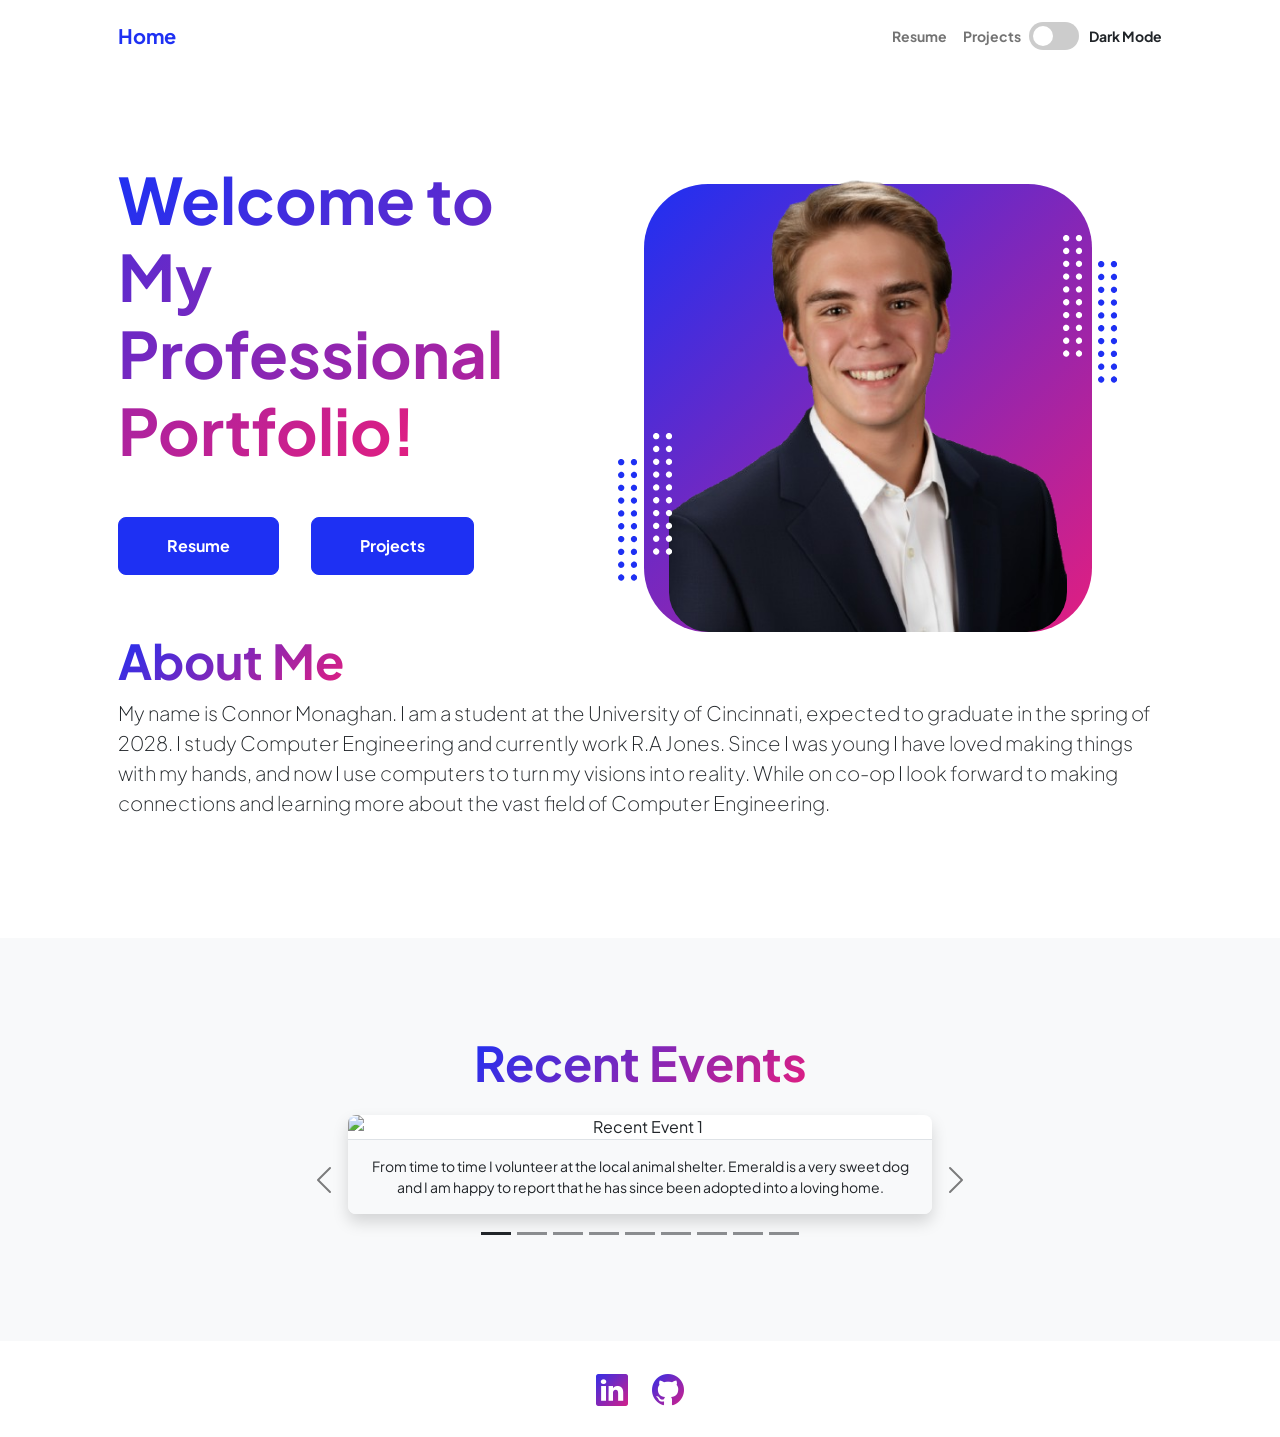
==== index.html @ 05ef7392 "removing contact page and preparing to update the footer for all pages" ====
<!DOCTYPE html>
<html lang="en">
    <head>
        <!-- Google tag (gtag.js) -->
        <script async src="https://www.googletagmanager.com/gtag/js?id=G-JKKWH4Q2RX"></script>
        <script>
          window.dataLayer = window.dataLayer || [];
          function gtag(){dataLayer.push(arguments);}
          gtag('js', new Date());

          gtag('config', 'G-JKKWH4Q2RX');
        </script>
        <meta charset="utf-8" />
        <meta name="viewport" content="width=device-width, initial-scale=1, shrink-to-fit=no" />
        <meta name="description" content="Connor Monaghan's Home Page" />
        <meta name="author" content="Connor Monaghan" />
        <title>Connor Monaghan - Home</title>
        <!-- Favicon-->
        <link rel="icon" type="image/x-icon" href="assets/favicon.ico" />
        <!-- Custom Google font-->
        <link rel="preconnect" href="https://fonts.googleapis.com" />
        <link rel="preconnect" href="https://fonts.gstatic.com" crossorigin />
        <link href="https://fonts.googleapis.com/css2?family=Plus+Jakarta+Sans:wght@100;200;300;400;500;600;700;800;900&amp;display=swap" rel="stylesheet" />
        <!-- Bootstrap icons-->
        <link href="https://cdn.jsdelivr.net/npm/bootstrap-icons@1.8.1/font/bootstrap-icons.css" rel="stylesheet" />
        <!-- Core theme CSS (includes Bootstrap)-->
        <link href="css/styles.css" rel="stylesheet" />
    </head>

    <body class="d-flex flex-column h-100">
        <main class="flex-shrink-0">
            <!-- Navigation-->
            <nav class="navbar navbar-expand-lg navbar-light bg-white py-3">
                <div class="container px-5">
                    <a class="navbar-brand" href="index.html"><span class="fw-bolder text-primary">Home</span></a>
                    <button class="navbar-toggler" type="button" data-bs-toggle="collapse" data-bs-target="#navbarSupportedContent" aria-controls="navbarSupportedContent" aria-expanded="false" aria-label="Toggle navigation"><span class="navbar-toggler-icon"></span></button>
                    <div class="collapse navbar-collapse" id="navbarSupportedContent">
                        <ul class="navbar-nav ms-auto mb-2 mb-lg-0 small fw-bolder">
                            <li class="nav-item"><a class="nav-link" href="resume.html">Resume</a></li>
                            <li class="nav-item"><a class="nav-link" href="projects.html">Projects</a></li>
                            <div class="theme-switch-wrapper">
                                <label class="switch" for="theme-toggle-checkbox">
                                    <input type="checkbox" id="theme-toggle-checkbox" />
                                    <div class="slider round"></div>
                                </label>
                                <span id="theme-text">Dark Mode</span>
                            </div>
                            
                        </ul>
                    </div>
                </div>
            </nav>
            <!-- Header-->
            <header class="py-5">
                <div class="container px-5 pb-5">
                    <div class="row gx-5 align-items-center">
                        <div class="col-lg-5">
                            <!-- Header text content-->
                            <div class="text-center text-lg-start">
                                <!--<div class="badge bg-gradient-primary-to-secondary text-white mb-4"><div class="text-uppercase">Design &middot; Development &middot; Marketing</div></div>-->
                                <div class="fs-3 fw-light text-muted"></div>
                                <h1 class="display-3 fw-bolder mb-5"><span class="text-gradient d-inline">Welcome to My Professional Portfolio!</span></h1>
                                <div class="d-grid gap-3 d-sm-flex justify-content-sm-center justify-content-lg-start mb-3">
                                    <a class="btn btn-primary btn-lg px-5 py-3 me-sm-3 fs-6 fw-bolder" href="resume.html">Resume</a>
                                    <a class="btn btn-primary btn-lg px-5 py-3 me-sm-3 fs-6 fw-bolder" href="projects.html">Projects</a>
                                </div>
                            </div>
                        </div>
                        <div class="col-lg-7">
                            <!-- Header profile picture-->
                            <div class="d-flex justify-content-center mt-5 mt-lg-0">
                                <div class="profile bg-gradient-primary-to-secondary">
                                    <!-- TIP: For best results, use a photo with a transparent background like the demo example below-->
                                    <!-- Watch a tutorial on how to do this on YouTube (link)-->
                                    <img class="profile-img" src="assets/profile.png" alt="..." />
                                    <div class="dots-1">
                                        <!-- SVG Dots-->
                                        <svg version="1.1" xmlns="http://www.w3.org/2000/svg" xmlns:xlink="http://www.w3.org/1999/xlink" x="0px" y="0px" viewBox="0 0 191.6 1215.4" style="enable-background: new 0 0 191.6 1215.4" xml:space="preserve">
                                            <g transform="translate(0.000000,1280.000000) scale(0.100000,-0.100000)">
                                                <path d="M227.7,12788.6c-105-35-200-141-222-248c-43-206,163-412,369-369c155,32,275,190,260,339c-11,105-90,213-190,262        C383.7,12801.6,289.7,12808.6,227.7,12788.6z"></path>
                                                <path d="M1507.7,12788.6c-151-50-253-216-222-362c25-119,136-230,254-255c194-41,395,142,375,339c-11,105-90,213-190,262        C1663.7,12801.6,1569.7,12808.6,1507.7,12788.6z"></path>
                                                <path d="M227.7,11508.6c-105-35-200-141-222-248c-43-206,163-412,369-369c155,32,275,190,260,339c-11,105-90,213-190,262        C383.7,11521.6,289.7,11528.6,227.7,11508.6z"></path>
                                                <path d="M1507.7,11508.6c-151-50-253-216-222-362c25-119,136-230,254-255c194-41,395,142,375,339c-11,105-90,213-190,262        C1663.7,11521.6,1569.7,11528.6,1507.7,11508.6z"></path>
                                                <path d="M227.7,10228.6c-105-35-200-141-222-248c-43-206,163-412,369-369c155,32,275,190,260,339c-11,105-90,213-190,262        C383.7,10241.6,289.7,10248.6,227.7,10228.6z"></path>
                                                <path d="M1507.7,10228.6c-105-35-200-141-222-248c-43-206,163-412,369-369c155,32,275,190,260,339c-11,105-90,213-190,262        C1663.7,10241.6,1569.7,10248.6,1507.7,10228.6z"></path>
                                                <path d="M227.7,8948.6c-105-35-200-141-222-248c-43-206,163-412,369-369c155,32,275,190,260,339c-11,105-90,213-190,262        C383.7,8961.6,289.7,8968.6,227.7,8948.6z"></path>
                                                <path d="M1507.7,8948.6c-105-35-200-141-222-248c-43-206,163-412,369-369c155,32,275,190,260,339c-11,105-90,213-190,262        C1663.7,8961.6,1569.7,8968.6,1507.7,8948.6z"></path>
                                                <path d="M227.7,7668.6c-105-35-200-141-222-248c-43-206,163-412,369-369c155,32,275,190,260,339c-11,105-90,213-190,262        C383.7,7681.6,289.7,7688.6,227.7,7668.6z"></path>
                                                <path d="M1507.7,7668.6c-105-35-200-141-222-248c-43-206,163-412,369-369c155,32,275,190,260,339c-11,105-90,213-190,262        C1663.7,7681.6,1569.7,7688.6,1507.7,7668.6z"></path>
                                                <path d="M227.7,6388.6c-105-35-200-141-222-248c-43-206,163-412,369-369c155,32,275,190,260,339c-11,105-90,213-190,262        C383.7,6401.6,289.7,6408.6,227.7,6388.6z"></path>
                                                <path d="M1507.7,6388.6c-105-35-200-141-222-248c-43-206,163-412,369-369c155,32,275,190,260,339c-11,105-90,213-190,262        C1663.7,6401.6,1569.7,6408.6,1507.7,6388.6z"></path>
                                                <path d="M227.7,5108.6c-105-35-200-141-222-248c-43-206,163-412,369-369c155,32,275,190,260,339c-11,105-90,213-190,262        C383.7,5121.6,289.7,5128.6,227.7,5108.6z"></path>
                                                <path d="M1507.7,5108.6c-105-35-200-141-222-248c-43-206,163-412,369-369c155,32,275,190,260,339c-11,105-90,213-190,262        C1663.7,5121.6,1569.7,5128.6,1507.7,5108.6z"></path>
                                                <path d="M227.7,3828.6c-105-35-200-141-222-248c-43-206,163-412,369-369c155,32,275,190,260,339c-11,105-90,213-190,262        C383.7,3841.6,289.7,3848.6,227.7,3828.6z"></path>
                                                <path d="M1507.7,3828.6c-105-35-200-141-222-248c-43-206,163-412,369-369c155,32,275,190,260,339c-11,105-90,213-190,262        C1663.7,3841.6,1569.7,3848.6,1507.7,3828.6z"></path>
                                                <path d="M227.7,2548.6c-105-35-200-141-222-248c-43-206,163-412,369-369c155,32,275,190,260,339c-11,105-90,213-190,262        C383.7,2561.6,289.7,2568.6,227.7,2548.6z"></path>
                                                <path d="M1507.7,2548.6c-105-35-200-141-222-248c-43-206,163-412,369-369c155,32,275,190,260,339c-11,105-90,213-190,262        C1663.7,2561.6,1569.7,2568.6,1507.7,2548.6z"></path>
                                                <path d="M227.7,1268.6c-105-35-200-141-222-248c-43-206,163-412,369-369c155,32,275,190,260,339c-11,105-90,213-190,262        C383.7,1281.6,289.7,1288.6,227.7,1268.6z"></path>
                                                <path d="M1507.7,1268.6c-105-35-200-141-222-248c-43-206,163-412,369-369c155,32,275,190,260,339c-11,105-90,213-190,262        C1663.7,1281.6,1569.7,1288.6,1507.7,1268.6z"></path>
                                            </g>
                                        </svg>
                                        <!-- END of SVG dots-->
                                    </div>
                                    <div class="dots-2">
                                        <!-- SVG Dots-->
                                        <svg version="1.1" xmlns="http://www.w3.org/2000/svg" xmlns:xlink="http://www.w3.org/1999/xlink" x="0px" y="0px" viewBox="0 0 191.6 1215.4" style="enable-background: new 0 0 191.6 1215.4" xml:space="preserve">
                                            <g transform="translate(0.000000,1280.000000) scale(0.100000,-0.100000)">
                                                <path d="M227.7,12788.6c-105-35-200-141-222-248c-43-206,163-412,369-369c155,32,275,190,260,339c-11,105-90,213-190,262        C383.7,12801.6,289.7,12808.6,227.7,12788.6z"></path>
                                                <path d="M1507.7,12788.6c-151-50-253-216-222-362c25-119,136-230,254-255c194-41,395,142,375,339c-11,105-90,213-190,262        C1663.7,12801.6,1569.7,12808.6,1507.7,12788.6z"></path>
                                                <path d="M227.7,11508.6c-105-35-200-141-222-248c-43-206,163-412,369-369c155,32,275,190,260,339c-11,105-90,213-190,262        C383.7,11521.6,289.7,11528.6,227.7,11508.6z"></path>
                                                <path d="M1507.7,11508.6c-151-50-253-216-222-362c25-119,136-230,254-255c194-41,395,142,375,339c-11,105-90,213-190,262        C1663.7,11521.6,1569.7,11528.6,1507.7,11508.6z"></path>
                                                <path d="M227.7,10228.6c-105-35-200-141-222-248c-43-206,163-412,369-369c155,32,275,190,260,339c-11,105-90,213-190,262        C383.7,10241.6,289.7,10248.6,227.7,10228.6z"></path>
                                                <path d="M1507.7,10228.6c-105-35-200-141-222-248c-43-206,163-412,369-369c155,32,275,190,260,339c-11,105-90,213-190,262        C1663.7,10241.6,1569.7,10248.6,1507.7,10228.6z"></path>
                                                <path d="M227.7,8948.6c-105-35-200-141-222-248c-43-206,163-412,369-369c155,32,275,190,260,339c-11,105-90,213-190,262        C383.7,8961.6,289.7,8968.6,227.7,8948.6z"></path>
                                                <path d="M1507.7,8948.6c-105-35-200-141-222-248c-43-206,163-412,369-369c155,32,275,190,260,339c-11,105-90,213-190,262        C1663.7,8961.6,1569.7,8968.6,1507.7,8948.6z"></path>
                                                <path d="M227.7,7668.6c-105-35-200-141-222-248c-43-206,163-412,369-369c155,32,275,190,260,339c-11,105-90,213-190,262        C383.7,7681.6,289.7,7688.6,227.7,7668.6z"></path>
                                                <path d="M1507.7,7668.6c-105-35-200-141-222-248c-43-206,163-412,369-369c155,32,275,190,260,339c-11,105-90,213-190,262        C1663.7,7681.6,1569.7,7688.6,1507.7,7668.6z"></path>
                                                <path d="M227.7,6388.6c-105-35-200-141-222-248c-43-206,163-412,369-369c155,32,275,190,260,339c-11,105-90,213-190,262        C383.7,6401.6,289.7,6408.6,227.7,6388.6z"></path>
                                                <path d="M1507.7,6388.6c-105-35-200-141-222-248c-43-206,163-412,369-369c155,32,275,190,260,339c-11,105-90,213-190,262        C1663.7,6401.6,1569.7,6408.6,1507.7,6388.6z"></path>
                                                <path d="M227.7,5108.6c-105-35-200-141-222-248c-43-206,163-412,369-369c155,32,275,190,260,339c-11,105-90,213-190,262        C383.7,5121.6,289.7,5128.6,227.7,5108.6z"></path>
                                                <path d="M1507.7,5108.6c-105-35-200-141-222-248c-43-206,163-412,369-369c155,32,275,190,260,339c-11,105-90,213-190,262        C1663.7,5121.6,1569.7,5128.6,1507.7,5108.6z"></path>
                                                <path d="M227.7,3828.6c-105-35-200-141-222-248c-43-206,163-412,369-369c155,32,275,190,260,339c-11,105-90,213-190,262        C383.7,3841.6,289.7,3848.6,227.7,3828.6z"></path>
                                                <path d="M1507.7,3828.6c-105-35-200-141-222-248c-43-206,163-412,369-369c155,32,275,190,260,339c-11,105-90,213-190,262        C1663.7,3841.6,1569.7,3848.6,1507.7,3828.6z"></path>
                                                <path d="M227.7,2548.6c-105-35-200-141-222-248c-43-206,163-412,369-369c155,32,275,190,260,339c-11,105-90,213-190,262        C383.7,2561.6,289.7,2568.6,227.7,2548.6z"></path>
                                                <path d="M1507.7,2548.6c-105-35-200-141-222-248c-43-206,163-412,369-369c155,32,275,190,260,339c-11,105-90,213-190,262        C1663.7,2561.6,1569.7,2568.6,1507.7,2548.6z"></path>
                                                <path d="M227.7,1268.6c-105-35-200-141-222-248c-43-206,163-412,369-369c155,32,275,190,260,339c-11,105-90,213-190,262        C383.7,1281.6,289.7,1288.6,227.7,1268.6z"></path>
                                                <path d="M1507.7,1268.6c-105-35-200-141-222-248c-43-206,163-412,369-369c155,32,275,190,260,339c-11,105-90,213-190,262        C1663.7,1281.6,1569.7,1288.6,1507.7,1268.6z"></path>
                                            </g>
                                        </svg>
                                        <!-- END of SVG dots-->
                                    </div>
                                    <div class="dots-3">
                                        <!-- SVG Dots-->
                                        <svg version="1.1" xmlns="http://www.w3.org/2000/svg" xmlns:xlink="http://www.w3.org/1999/xlink" x="0px" y="0px" viewBox="0 0 191.6 1215.4" style="enable-background: new 0 0 191.6 1215.4" xml:space="preserve">
                                            <g transform="translate(0.000000,1280.000000) scale(0.100000,-0.100000)">
                                                <path d="M227.7,12788.6c-105-35-200-141-222-248c-43-206,163-412,369-369c155,32,275,190,260,339c-11,105-90,213-190,262        C383.7,12801.6,289.7,12808.6,227.7,12788.6z"></path>
                                                <path d="M1507.7,12788.6c-151-50-253-216-222-362c25-119,136-230,254-255c194-41,395,142,375,339c-11,105-90,213-190,262        C1663.7,12801.6,1569.7,12808.6,1507.7,12788.6z"></path>
                                                <path d="M227.7,11508.6c-105-35-200-141-222-248c-43-206,163-412,369-369c155,32,275,190,260,339c-11,105-90,213-190,262        C383.7,11521.6,289.7,11528.6,227.7,11508.6z"></path>
                                                <path d="M1507.7,11508.6c-151-50-253-216-222-362c25-119,136-230,254-255c194-41,395,142,375,339c-11,105-90,213-190,262        C1663.7,11521.6,1569.7,11528.6,1507.7,11508.6z"></path>
                                                <path d="M227.7,10228.6c-105-35-200-141-222-248c-43-206,163-412,369-369c155,32,275,190,260,339c-11,105-90,213-190,262        C383.7,10241.6,289.7,10248.6,227.7,10228.6z"></path>
                                                <path d="M1507.7,10228.6c-105-35-200-141-222-248c-43-206,163-412,369-369c155,32,275,190,260,339c-11,105-90,213-190,262        C1663.7,10241.6,1569.7,10248.6,1507.7,10228.6z"></path>
                                                <path d="M227.7,8948.6c-105-35-200-141-222-248c-43-206,163-412,369-369c155,32,275,190,260,339c-11,105-90,213-190,262        C383.7,8961.6,289.7,8968.6,227.7,8948.6z"></path>
                                                <path d="M1507.7,8948.6c-105-35-200-141-222-248c-43-206,163-412,369-369c155,32,275,190,260,339c-11,105-90,213-190,262        C1663.7,8961.6,1569.7,8968.6,1507.7,8948.6z"></path>
                                                <path d="M227.7,7668.6c-105-35-200-141-222-248c-43-206,163-412,369-369c155,32,275,190,260,339c-11,105-90,213-190,262        C383.7,7681.6,289.7,7688.6,227.7,7668.6z"></path>
                                                <path d="M1507.7,7668.6c-105-35-200-141-222-248c-43-206,163-412,369-369c155,32,275,190,260,339c-11,105-90,213-190,262        C1663.7,7681.6,1569.7,7688.6,1507.7,7668.6z"></path>
                                                <path d="M227.7,6388.6c-105-35-200-141-222-248c-43-206,163-412,369-369c155,32,275,190,260,339c-11,105-90,213-190,262        C383.7,6401.6,289.7,6408.6,227.7,6388.6z"></path>
                                                <path d="M1507.7,6388.6c-105-35-200-141-222-248c-43-206,163-412,369-369c155,32,275,190,260,339c-11,105-90,213-190,262        C1663.7,6401.6,1569.7,6408.6,1507.7,6388.6z"></path>
                                                <path d="M227.7,5108.6c-105-35-200-141-222-248c-43-206,163-412,369-369c155,32,275,190,260,339c-11,105-90,213-190,262        C383.7,5121.6,289.7,5128.6,227.7,5108.6z"></path>
                                                <path d="M1507.7,5108.6c-105-35-200-141-222-248c-43-206,163-412,369-369c155,32,275,190,260,339c-11,105-90,213-190,262        C1663.7,5121.6,1569.7,5128.6,1507.7,5108.6z"></path>
                                                <path d="M227.7,3828.6c-105-35-200-141-222-248c-43-206,163-412,369-369c155,32,275,190,260,339c-11,105-90,213-190,262        C383.7,3841.6,289.7,3848.6,227.7,3828.6z"></path>
                                                <path d="M1507.7,3828.6c-105-35-200-141-222-248c-43-206,163-412,369-369c155,32,275,190,260,339c-11,105-90,213-190,262        C1663.7,3841.6,1569.7,3848.6,1507.7,3828.6z"></path>
                                                <path d="M227.7,2548.6c-105-35-200-141-222-248c-43-206,163-412,369-369c155,32,275,190,260,339c-11,105-90,213-190,262        C383.7,2561.6,289.7,2568.6,227.7,2548.6z"></path>
                                                <path d="M1507.7,2548.6c-105-35-200-141-222-248c-43-206,163-412,369-369c155,32,275,190,260,339c-11,105-90,213-190,262        C1663.7,2561.6,1569.7,2568.6,1507.7,2548.6z"></path>
                                                <path d="M227.7,1268.6c-105-35-200-141-222-248c-43-206,163-412,369-369c155,32,275,190,260,339c-11,105-90,213-190,262        C383.7,1281.6,289.7,1288.6,227.7,1268.6z"></path>
                                                <path d="M1507.7,1268.6c-105-35-200-141-222-248c-43-206,163-412,369-369c155,32,275,190,260,339c-11,105-90,213-190,262        C1663.7,1281.6,1569.7,1288.6,1507.7,1268.6z"></path>
                                            </g>
                                        </svg>
                                        <!-- END of SVG dots-->
                                    </div>
                                    <div class="dots-4">
                                        <!-- SVG Dots-->
                                        <svg version="1.1" xmlns="http://www.w3.org/2000/svg" xmlns:xlink="http://www.w3.org/1999/xlink" x="0px" y="0px" viewBox="0 0 191.6 1215.4" style="enable-background: new 0 0 191.6 1215.4" xml:space="preserve">
                                            <g transform="translate(0.000000,1280.000000) scale(0.100000,-0.100000)">
                                                <path d="M227.7,12788.6c-105-35-200-141-222-248c-43-206,163-412,369-369c155,32,275,190,260,339c-11,105-90,213-190,262        C383.7,12801.6,289.7,12808.6,227.7,12788.6z"></path>
                                                <path d="M1507.7,12788.6c-151-50-253-216-222-362c25-119,136-230,254-255c194-41,395,142,375,339c-11,105-90,213-190,262        C1663.7,12801.6,1569.7,12808.6,1507.7,12788.6z"></path>
                                                <path d="M227.7,11508.6c-105-35-200-141-222-248c-43-206,163-412,369-369c155,32,275,190,260,339c-11,105-90,213-190,262        C383.7,11521.6,289.7,11528.6,227.7,11508.6z"></path>
                                                <path d="M1507.7,11508.6c-151-50-253-216-222-362c25-119,136-230,254-255c194-41,395,142,375,339c-11,105-90,213-190,262        C1663.7,11521.6,1569.7,11528.6,1507.7,11508.6z"></path>
                                                <path d="M227.7,10228.6c-105-35-200-141-222-248c-43-206,163-412,369-369c155,32,275,190,260,339c-11,105-90,213-190,262        C383.7,10241.6,289.7,10248.6,227.7,10228.6z"></path>
                                                <path d="M1507.7,10228.6c-105-35-200-141-222-248c-43-206,163-412,369-369c155,32,275,190,260,339c-11,105-90,213-190,262        C1663.7,10241.6,1569.7,10248.6,1507.7,10228.6z"></path>
                                                <path d="M227.7,8948.6c-105-35-200-141-222-248c-43-206,163-412,369-369c155,32,275,190,260,339c-11,105-90,213-190,262        C383.7,8961.6,289.7,8968.6,227.7,8948.6z"></path>
                                                <path d="M1507.7,8948.6c-105-35-200-141-222-248c-43-206,163-412,369-369c155,32,275,190,260,339c-11,105-90,213-190,262        C1663.7,8961.6,1569.7,8968.6,1507.7,8948.6z"></path>
                                                <path d="M227.7,7668.6c-105-35-200-141-222-248c-43-206,163-412,369-369c155,32,275,190,260,339c-11,105-90,213-190,262        C383.7,7681.6,289.7,7688.6,227.7,7668.6z"></path>
                                                <path d="M1507.7,7668.6c-105-35-200-141-222-248c-43-206,163-412,369-369c155,32,275,190,260,339c-11,105-90,213-190,262        C1663.7,7681.6,1569.7,7688.6,1507.7,7668.6z"></path>
                                                <path d="M227.7,6388.6c-105-35-200-141-222-248c-43-206,163-412,369-369c155,32,275,190,260,339c-11,105-90,213-190,262        C383.7,6401.6,289.7,6408.6,227.7,6388.6z"></path>
                                                <path d="M1507.7,6388.6c-105-35-200-141-222-248c-43-206,163-412,369-369c155,32,275,190,260,339c-11,105-90,213-190,262        C1663.7,6401.6,1569.7,6408.6,1507.7,6388.6z"></path>
                                                <path d="M227.7,5108.6c-105-35-200-141-222-248c-43-206,163-412,369-369c155,32,275,190,260,339c-11,105-90,213-190,262        C383.7,5121.6,289.7,5128.6,227.7,5108.6z"></path>
                                                <path d="M1507.7,5108.6c-105-35-200-141-222-248c-43-206,163-412,369-369c155,32,275,190,260,339c-11,105-90,213-190,262        C1663.7,5121.6,1569.7,5128.6,1507.7,5108.6z"></path>
                                                <path d="M227.7,3828.6c-105-35-200-141-222-248c-43-206,163-412,369-369c155,32,275,190,260,339c-11,105-90,213-190,262        C383.7,3841.6,289.7,3848.6,227.7,3828.6z"></path>
                                                <path d="M1507.7,3828.6c-105-35-200-141-222-248c-43-206,163-412,369-369c155,32,275,190,260,339c-11,105-90,213-190,262        C1663.7,3841.6,1569.7,3848.6,1507.7,3828.6z"></path>
                                                <path d="M227.7,2548.6c-105-35-200-141-222-248c-43-206,163-412,369-369c155,32,275,190,260,339c-11,105-90,213-190,262        C383.7,2561.6,289.7,2568.6,227.7,2548.6z"></path>
                                                <path d="M1507.7,2548.6c-105-35-200-141-222-248c-43-206,163-412,369-369c155,32,275,190,260,339c-11,105-90,213-190,262        C1663.7,2561.6,1569.7,2568.6,1507.7,2548.6z"></path>
                                                <path d="M227.7,1268.6c-105-35-200-141-222-248c-43-206,163-412,369-369c155,32,275,190,260,339c-11,105-90,213-190,262        C383.7,1281.6,289.7,1288.6,227.7,1268.6z"></path>
                                                <path d="M1507.7,1268.6c-105-35-200-141-222-248c-43-206,163-412,369-369c155,32,275,190,260,339c-11,105-90,213-190,262        C1663.7,1281.6,1569.7,1288.6,1507.7,1268.6z"></path>
                                            </g>
                                        </svg>
                                        <!-- END of SVG dots-->
                                    </div>
                                </div>
                            </div>
                        </div>
                        <h2 class="display-5 fw-bolder"><span class="text-gradient d-inline">About Me</span></h2>
                        <p class="lead fw-light mb-4">My name is Connor Monaghan. I am a student at the University of Cincinnati, expected to graduate in the spring of 2028. I study Computer Engineering and currently work R.A Jones. Since I was young I have loved making things with my hands, and now I use computers to turn my visions into reality. While on co-op I look forward to making connections and learning more about the vast field of Computer Engineering.</p>
                    </div>
                </div>
            </header>
            <!-- About Section-->
            <section class="bg-light py-5">
                <div class="container px-5">
                    <div class="row gx-5 justify-content-center">
                        <div class="col-lg-8">
                            <div class="text-center my-5">
                                <!-- Add photos and hobbies here -->
                                <h2 class="display-5 fw-bolder"><span class="text-gradient d-inline">Recent Events</span></h2>
                                <!-- Carousel starts here-->
                                <div class="position-relative px-md-5 mt-4">
                                    <div id="recentEventsCarousel" class="carousel slide" data-bs-ride="carousel">
                                        
                                        <!-- Carousel Items -->
                                        <div class="carousel-inner rounded-3 shadow bg-white">
                                            <!-- Slide 1 -->
                                            <div class="carousel-item active">
                                                <img src="assets/img_carousel/img1.jpeg" class="d-block w-100" alt="Recent Event 1" style="max-height: 400px; object-fit: cover; object-position: bottom;" />
                                                <!-- Description placed below the image -->
                                                
                                                <div class="p-3 text-center bg-light border-top">
                                                    <!-- <h5 class="fw-bold mb-1">Taking Emerald for a walk</h5> -->
                                                    <p class="text-muted mb-0 small">
                                                        From time to time I volunteer at the local animal shelter.
                                                        Emerald is a very sweet dog and I am happy to report that he has since been adopted into a loving home.
                                                    </p>
                                                </div>
                                                
                                            </div>

                                            <!-- Slide 2 -->
                                            <div class="carousel-item">
                                                <img src="assets/img_carousel/img2.JPG" class="d-block w-100" alt="Recent Event 2" style="max-height: 400px; object-fit: cover;" />
                                                <!-- Description placed below the image -->
                                                <div class="p-3 text-center bg-light border-top">
                                                    <!-- <h5 class="fw-bold mb-1">Skiing at Perfect North Slopes</h5> -->
                                                    <p class="text-muted mb-0 small">
                                                        This image is from my most recent trip to Perfect North Slopes.
                                                        I'm new to the sport but I love getting out and trying new things! 
                                                    </p>
                                                </div>
                                            </div>

                                            <!-- Slide 3 -->
                                            <div class="carousel-item">
                                                <img src="assets/img_carousel/img3.jpeg" class="d-block w-100" alt="Recent Event 3" style="max-height: 400px; object-fit: cover; object-position: bottom;" />
                                                <!-- Description placed below the image -->
                                                <div class="p-3 text-center bg-light border-top">
                                                    <!-- <h5 class="fw-bold mb-1">Hiking at RRG</h5> -->
                                                    <p class="text-muted mb-0 small">
                                                        This was taken at the top of Cloud Splitter, my favorite hiking trail at Red River Gorge.
                                                    </p>
                                                </div>
                                            </div>

                                            <!-- Slide 4 -->
                                            <div class="carousel-item">
                                                <img src="assets/img_carousel/img4.JPG" class="d-block w-100" alt="Recent Event 4" style="max-height: 400px; object-fit: cover;" />
                                                <!-- Description placed below the image -->
                                                <div class="p-3 text-center bg-light border-top">
                                                    <!-- <h5 class="fw-bold mb-1">Tubing with my sisters</h5> -->
                                                    <p class="text-muted mb-0 small">
                                                        My whole family shares a love for the water. My sisters and I were able to make a pyramid while on the tube!
                                                    </p>
                                                </div>
                                            </div>

                                            <!-- Slide 5 -->
                                            <div class="carousel-item">
                                                <img src="assets/img_carousel/img5.JPG" class="d-block w-100" alt="Recent Event 5" style="max-height: 400px; object-fit: cover;" />
                                                <!-- Description placed below the image -->
                                                <div class="p-3 text-center bg-light border-top">
                                                    <!-- <h5 class="fw-bold mb-1">Sunset pic with daisy and athena</h5> -->
                                                    <p class="text-muted mb-0 small">
                                                        Enjoying a beautiful sunset with my two dogs, Daisy and Athena.
                                                    </p>
                                                </div>
                                            </div>

                                            <!-- Slide 6 -->
                                            <div class="carousel-item">
                                                <img src="assets/img_carousel/img6.PNG" class="d-block w-100" alt="Recent Event 6" style="max-height: 400px; object-fit: cover;" />
                                                <!-- Description placed below the image -->
                                                <div class="p-3 text-center bg-light border-top">
                                                    <!-- <h5 class="fw-bold mb-1">underwater flic with Adam</h5> -->
                                                    <p class="text-muted mb-0 small">
                                                        Posing for a fun picture at the pool I used to work at.
                                                    </p>
                                                </div>
                                            </div>

                                            <!-- Slide 7 -->
                                            <div class="carousel-item">
                                                <img src="assets/img_carousel/img7.jpg" class="d-block w-100" alt="Recent Event 7" style="max-height: 400px; object-fit: cover;" />
                                                <!-- Description placed below the image -->
                                                <div class="p-3 text-center bg-light border-top">
                                                    <!-- <h5 class="fw-bold mb-1">bird pic</h5> -->
                                                    <p class="text-muted mb-0 small">
                                                        Mama Cardinal and feeding her baby. I was lucky enough to take this picture right outside my house.
                                                    </p>
                                                </div>
                                            </div>

                                            <!-- Slide 8 -->
                                            <div class="carousel-item">
                                                <img src="assets/img_carousel/img8.JPG" class="d-block w-100" alt="Recent Event 8" style="max-height: 400px; object-fit: cover;" />
                                                <!-- Description placed below the image -->
                                                <div class="p-3 text-center bg-light border-top">
                                                    <!-- <h5 class="fw-bold mb-1">steel wool trick</h5> -->
                                                    <p class="text-muted mb-0 small">
                                                        Using a long exposure image and steel wool, I was able to create this cool portal affect.
                                                    </p>
                                                </div>
                                            </div>


                                            <!-- Slide 9 -->
                                            <div class="carousel-item">
                                                <img src="assets/img_carousel/img9.JPEG" class="d-block w-100" alt="Recent Event 9" style="max-height: 400px; object-fit: cover;" />
                                                <!-- Description placed below the image -->
                                                <div class="p-3 text-center bg-light border-top">
                                                    <!-- <h5 class="fw-bold mb-1">Big noon kickoff event</h5> -->
                                                    <p class="text-muted mb-0 small">
                                                        6am after spending the night sleeping on the floor to be first in line for the Big Noon Kickoff event 
                                                        at the University of Cincinnati. GO BEARCATS!
                                                    </p>
                                                </div>
                                            </div>
                                        </div>

                                        <!-- Carousel Indicators -->
                                        <div class="carousel-indicators position-relative mt-2 mb-0">
                                            <button type="button" data-bs-target="#recentEventsCarousel" data-bs-slide-to="0" class="active bg-dark" aria-current="true" aria-label="Slide 1"></button>
                                            <button type="button" data-bs-target="#recentEventsCarousel" data-bs-slide-to="1" class="bg-dark" aria-label="Slide 2"></button>
                                            <button type="button" data-bs-target="#recentEventsCarousel" data-bs-slide-to="2" class="bg-dark" aria-label="Slide 3"></button>
                                            <button type="button" data-bs-target="#recentEventsCarousel" data-bs-slide-to="3" class="bg-dark" aria-label="Slide 4"></button>
                                            <button type="button" data-bs-target="#recentEventsCarousel" data-bs-slide-to="4" class="bg-dark" aria-label="Slide 5"></button>
                                            <button type="button" data-bs-target="#recentEventsCarousel" data-bs-slide-to="5" class="bg-dark" aria-label="Slide 6"></button>
                                            <button type="button" data-bs-target="#recentEventsCarousel" data-bs-slide-to="6" class="bg-dark" aria-label="Slide 7"></button>
                                            <button type="button" data-bs-target="#recentEventsCarousel" data-bs-slide-to="7" class="bg-dark" aria-label="Slide 8"></button>
                                            <button type="button" data-bs-target="#recentEventsCarousel" data-bs-slide-to="8" class="bg-dark" aria-label="Slide 9"></button>
                                            </div>

                                        <!-- Controls positioned outside the image boundaries -->
                                        <button class="carousel-control-prev" type="button" data-bs-target="#recentEventsCarousel" data-bs-slide="prev" style="left: -3rem; width: 3rem;">
                                            <span class="carousel-control-prev-icon filter-dark" aria-hidden="true" style="filter: invert(1);"></span>
                                            <span class="visually-hidden">Previous</span>
                                        </button>
                                        <button class="carousel-control-next" type="button" data-bs-target="#recentEventsCarousel" data-bs-slide="next" style="right: -3rem; width: 3rem;">
                                            <span class="carousel-control-next-icon filter-dark" aria-hidden="true" style="filter: invert(1);"></span>
                                            <span class="visually-hidden">Next</span>
                                        </button>

                                    </div>
                                </div>
                                <!--Carousel ends here-->
                            </div>
                        </div>
                    </div>
                </div>
            </section>
        </main>
        <!-- Footer-->
        <footer class="bg-white py-4 mt-auto">
            <div class="container px-5">
                <div class="row align-items-center justify-content-between flex-column flex-sm-row">
                    <!--
                    <div class="col-auto"><div class="small m-0">Copyright? &copy; Nah Fam</div></div>

                    <div class="col-auto">
                        <a class="small" href="#!">Privacy</a>
                        <span class="mx-1">&middot;</span>
                        <a class="small" href="#!">Terms</a>
                        <span class="mx-1">&middot;</span>      
                        <a class="small" href="contact.html">Contact</a>
                    </div>
                    -->
                    <div class="d-flex justify-content-center fs-2 gap-4">
                        <!--<a class="text-gradient" href="#!"><i class="bi bi-twitter"></i></a>   -->
                        <a class="text-gradient" href="https://www.linkedin.com/in/connor-n-monaghan/"><i class="bi bi-linkedin"></i></a>
                        <a class="text-gradient" href="https://github.com/cdoggxx/cdoggxx.github.io.git"><i class="bi bi-github"></i></a>
                    </div>
                </div>
            </div>
        </footer>
        <!-- Bootstrap core JS-->
        <script src="https://cdn.jsdelivr.net/npm/bootstrap@5.2.3/dist/js/bootstrap.bundle.min.js"></script>
        <!-- Core theme JS-->
        <script src="js/scripts.js"></script>
        <script>

            function getCookie(name) {
                const cookieName = name + "=";
                const cookies = document.cookie.split(';');
                for (let i = 0; i < cookies.length; i++) {
                    let cookie = cookies[i].trim();
                    if (cookie.indexOf(cookieName) === 0) {
                        return cookie.substring(cookieName.length, cookie.length);
                    }
                }
            return null;
            }
            function displayWelcomeMessage() {
                alert("This website is still in developement and is not complete yet. If you stumbled accross this by accident, please visit back later");
                const username = getCookie("username");
                console.log("Username from cookie:", username); // Debugging line
                const currentDate = new Date().toLocaleString();

                if (username) {
                    const currentTime = Date.now(); // Current time in milliseconds
                    const lastVisitStr = getCookie("lastVisitDate"); 

                    const lastVisitTime = new Date(lastVisitStr).getTime();

                    const timeDiffMs = currentTime - lastVisitTime; // Need to check if this is within a week but not within 2 hours

                    const twoHoursMs = 2 * 60 * 60 * 1000; // 2 hours
                    const oneWeekMs = 7 * 24 * 60 * 60 * 1000; // 1 week
                    
                    console.log("Your last visit was on " + lastVisitStr);

                    if (timeDiffMs > twoHoursMs && timeDiffMs <= oneWeekMs) {
                        alert(`Back so soon? I hope thats a good sign!`);
                    }
                    // Update the last visit date cookie as an iso string
                    document.cookie = `lastVisitDate=${new Date().toISOString()}; path=/; max-age=${30 * 24 * 60 * 60}`; 
                }
            }
            window.onload = displayWelcomeMessage;
        </script>
    </body>
</html>
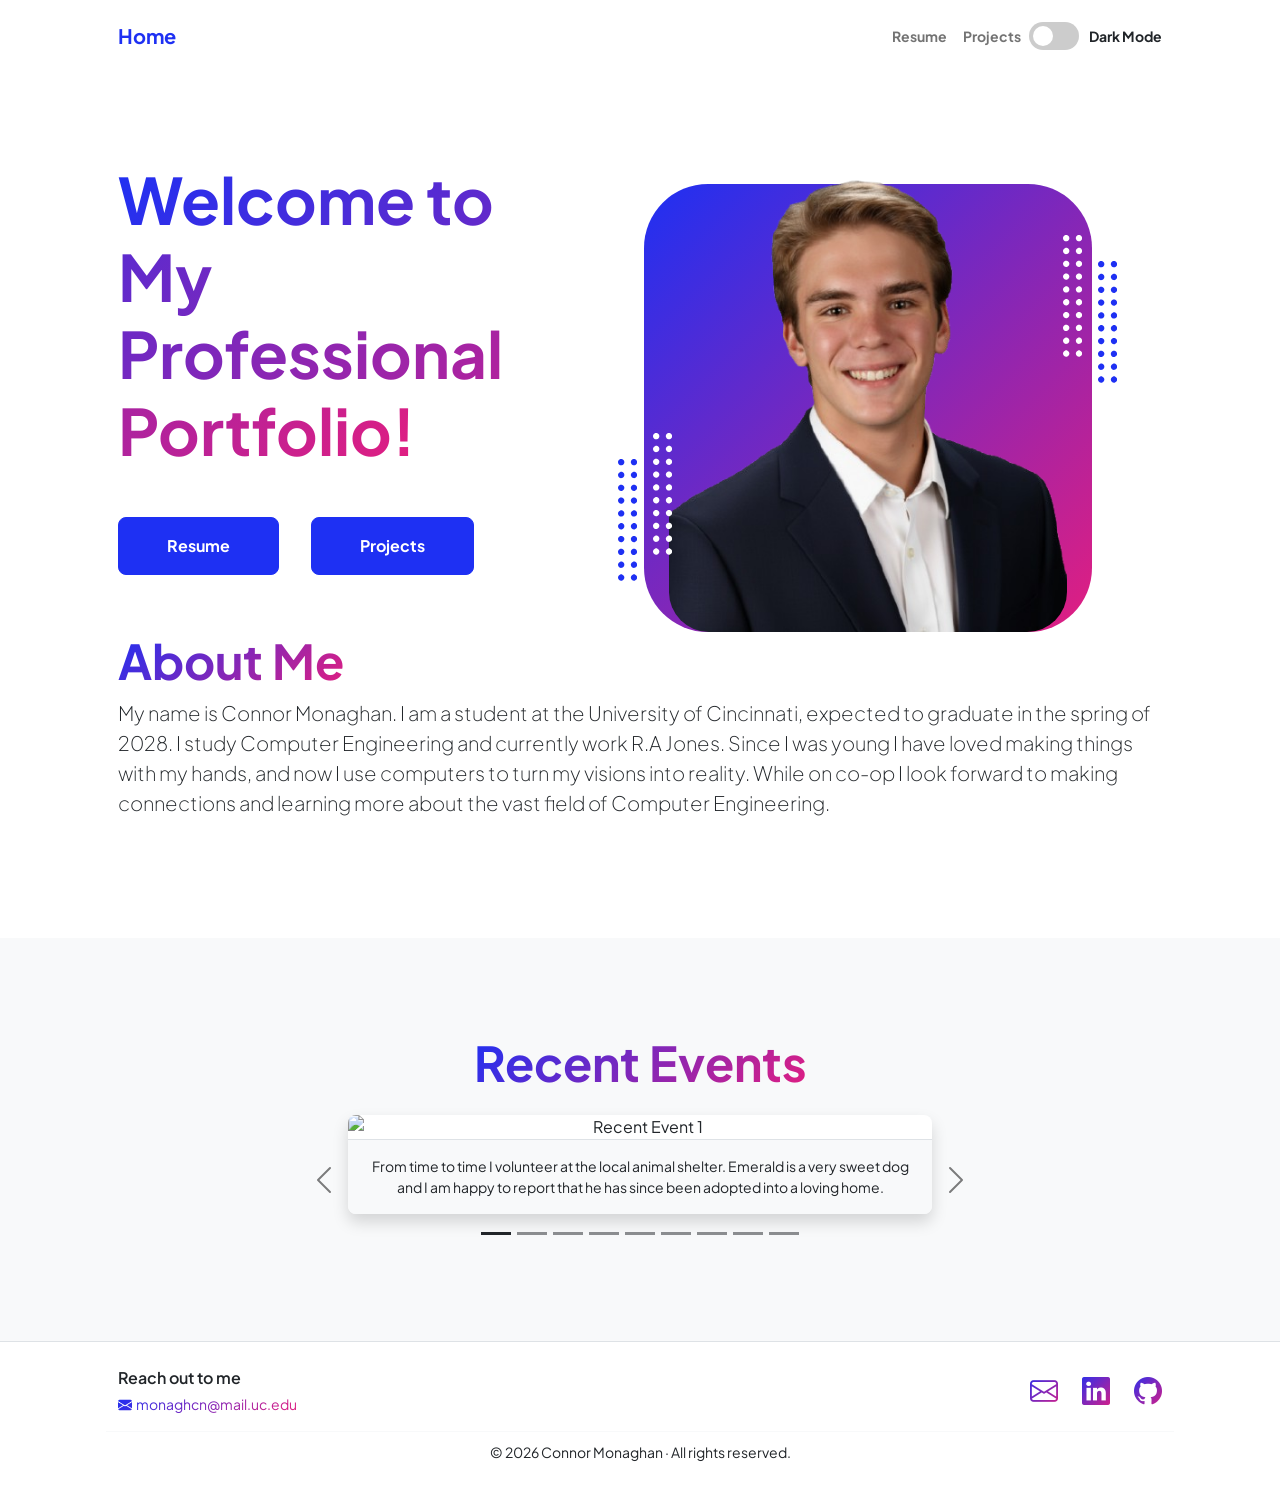
==== commit 1dd1de62: "Updating footer for each page" ====
--- a/index.html
+++ b/index.html
@@ -355,24 +355,42 @@
             </section>
         </main>
         <!-- Footer-->
-        <footer class="bg-white py-4 mt-auto">
+        <footer class="bg-white py-4 mt-auto border-top">
             <div class="container px-5">
-                <div class="row align-items-center justify-content-between flex-column flex-sm-row">
-                    <!--
-                    <div class="col-auto"><div class="small m-0">Copyright? &copy; Nah Fam</div></div>
-
-                    <div class="col-auto">
-                        <a class="small" href="#!">Privacy</a>
-                        <span class="mx-1">&middot;</span>
-                        <a class="small" href="#!">Terms</a>
-                        <span class="mx-1">&middot;</span>      
-                        <a class="small" href="contact.html">Contact</a>
-                    </div>
-                    -->
-                    <div class="d-flex justify-content-center fs-2 gap-4">
-                        <!--<a class="text-gradient" href="#!"><i class="bi bi-twitter"></i></a>   -->
-                        <a class="text-gradient" href="https://www.linkedin.com/in/connor-n-monaghan/"><i class="bi bi-linkedin"></i></a>
-                        <a class="text-gradient" href="https://github.com/cdoggxx/cdoggxx.github.io.git"><i class="bi bi-github"></i></a>
+                <div class="row align-items-center justify-content-between flex-column flex-md-row gy-3">
+                    
+                    <!-- Call to Action & Email -->
+                    <div class="col-12 col-md-auto text-center text-md-start">
+                        <div class="fw-semibold text-dark mb-1">Reach out to me</div>
+                        <div class="small text-muted">
+                           <!-- Open to new opportunities &middot; -->
+                            <a class="text-decoration-none fw-medium text-gradient" href="mailto:monaghcn@mail.uc.edu">
+                                <i class="bi bi-envelope-fill me-1"></i>monaghcn@mail.uc.edu
+                            </a>
+                        </div>
+                    </div>
+
+                    <!-- Social Links -->
+                    <div class="col-12 col-md-auto">
+                        <div class="d-flex justify-content-center justify-content-md-end fs-3 gap-4">
+                            <a class="text-gradient" href="mailto:monaghcn@mail.uc.edu" title="Email Me" aria-label="Email">
+                                <i class="bi bi-envelope"></i>
+                            </a>
+                            <a class="text-gradient" href="https://www.linkedin.com/in/connor-n-monaghan/" target="_blank" rel="noopener noreferrer" title="LinkedIn" aria-label="LinkedIn">
+                                <i class="bi bi-linkedin"></i>
+                            </a>
+                            <a class="text-gradient" href="https://github.com/cdoggxx" target="_blank" rel="noopener noreferrer" title="GitHub" aria-label="GitHub">
+                                <i class="bi bi-github"></i>
+                            </a>
+                        </div>
+                    </div>
+
+                </div>
+
+                <!-- Optional subtle copyright / year credit -->
+                <div class="row mt-3 pt-2 border-top border-light">
+                    <div class="col-12 text-center">
+                        <span class="small text-muted">&copy; 2026 Connor Monaghan &middot; All rights reserved.</span>
                     </div>
                 </div>
             </div>
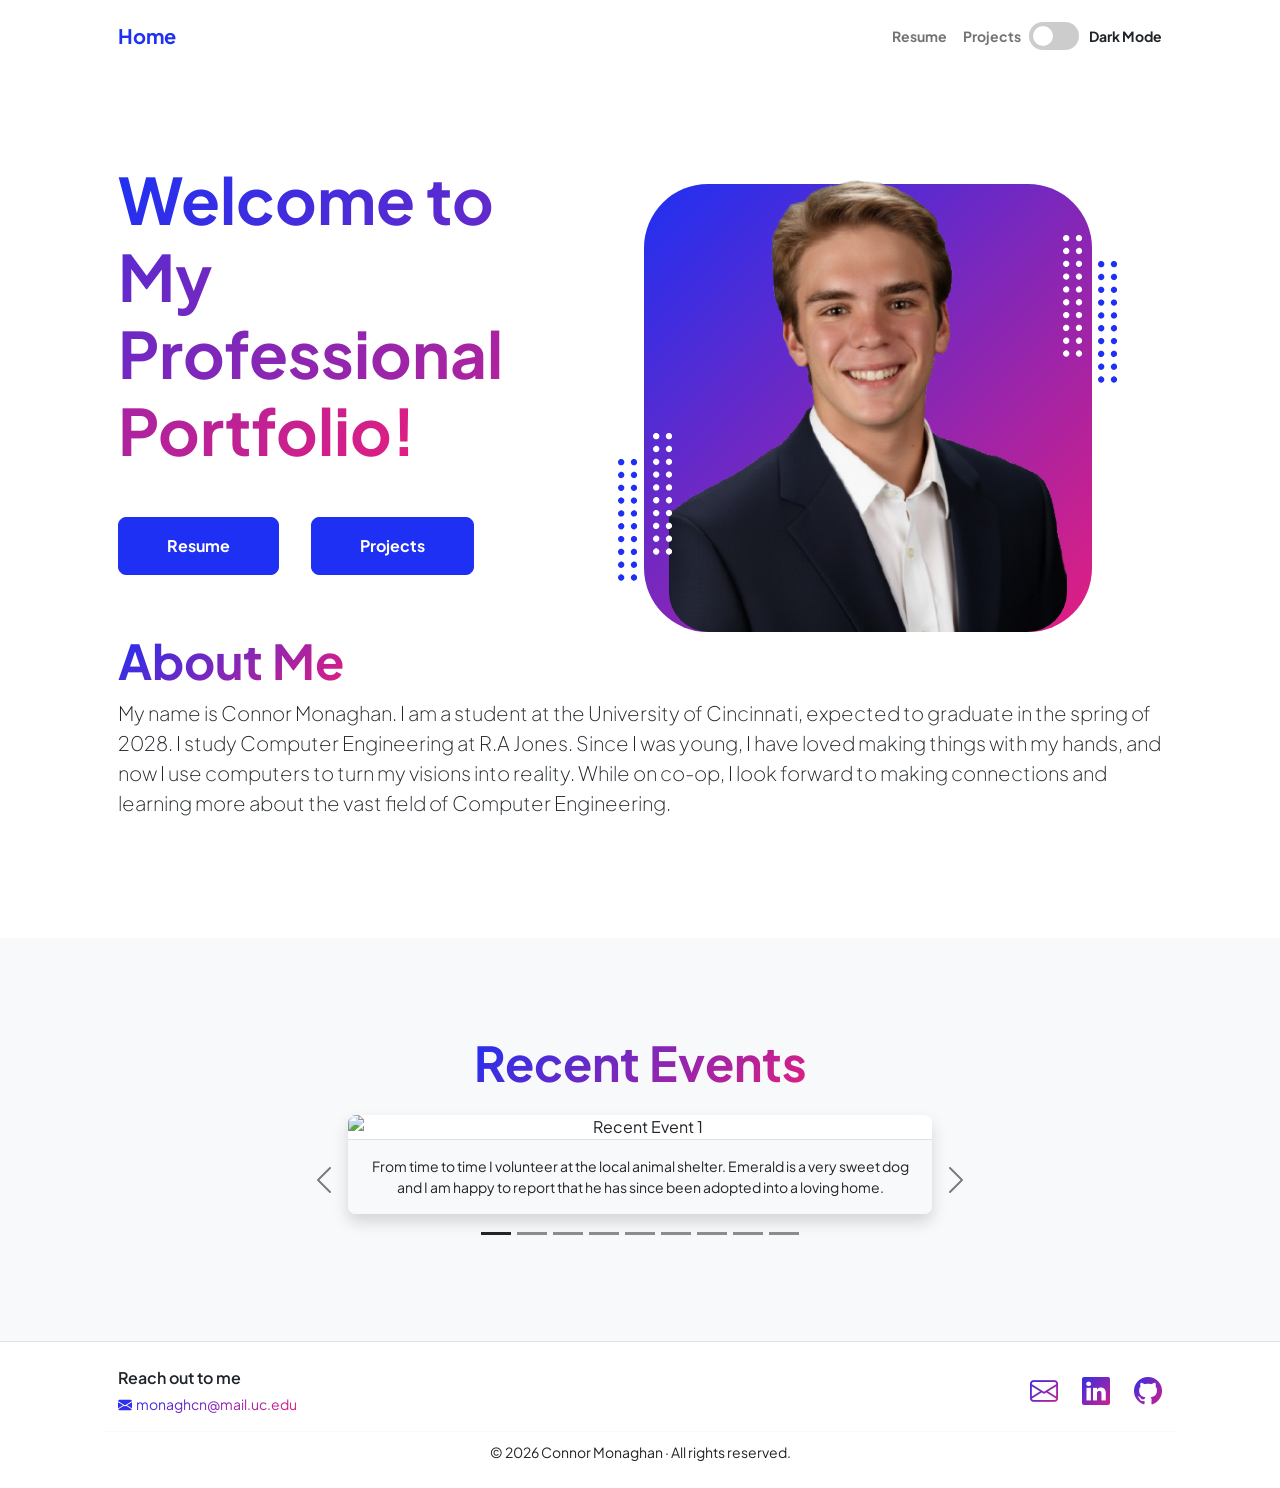
==== commit bad0a827: "Small grammar changes to most files" ====
--- a/index.html
+++ b/index.html
@@ -72,7 +72,7 @@
                                 <div class="profile bg-gradient-primary-to-secondary">
                                     <!-- TIP: For best results, use a photo with a transparent background like the demo example below-->
                                     <!-- Watch a tutorial on how to do this on YouTube (link)-->
-                                    <img class="profile-img" src="assets/profile.png" alt="..." />
+                                    <img class="profile-img" src="assets/profile.png" alt="Connor Monaghan headshot" />
                                     <div class="dots-1">
                                         <!-- SVG Dots-->
                                         <svg version="1.1" xmlns="http://www.w3.org/2000/svg" xmlns:xlink="http://www.w3.org/1999/xlink" x="0px" y="0px" viewBox="0 0 191.6 1215.4" style="enable-background: new 0 0 191.6 1215.4" xml:space="preserve">
@@ -189,7 +189,13 @@
                             </div>
                         </div>
                         <h2 class="display-5 fw-bolder"><span class="text-gradient d-inline">About Me</span></h2>
-                        <p class="lead fw-light mb-4">My name is Connor Monaghan. I am a student at the University of Cincinnati, expected to graduate in the spring of 2028. I study Computer Engineering and currently work R.A Jones. Since I was young I have loved making things with my hands, and now I use computers to turn my visions into reality. While on co-op I look forward to making connections and learning more about the vast field of Computer Engineering.</p>
+                        <p class="lead fw-light mb-4">
+                            My name is Connor Monaghan. I am a student at the University of Cincinnati, expected 
+                            to graduate in the spring of 2028. I study Computer Engineering  at R.A Jones. Since 
+                            I was young, I have loved making things with my hands, and now I use computers to turn 
+                            my visions into reality. While on co-op, I look forward to making connections and learning 
+                            more about the vast field of Computer Engineering.
+                        </p>
                     </div>
                 </div>
             </header>
@@ -203,7 +209,7 @@
                                 <h2 class="display-5 fw-bolder"><span class="text-gradient d-inline">Recent Events</span></h2>
                                 <!-- Carousel starts here-->
                                 <div class="position-relative px-md-5 mt-4">
-                                    <div id="recentEventsCarousel" class="carousel slide" data-bs-ride="carousel">
+                                    <div id="recentEventsCarousel" class="carousel slide" data-bs-ride="carousel" data-bs-interval="10000" data-bs-pause="false">
                                         
                                         <!-- Carousel Items -->
                                         <div class="carousel-inner rounded-3 shadow bg-white">
@@ -290,7 +296,7 @@
                                                 <div class="p-3 text-center bg-light border-top">
                                                     <!-- <h5 class="fw-bold mb-1">bird pic</h5> -->
                                                     <p class="text-muted mb-0 small">
-                                                        Mama Cardinal and feeding her baby. I was lucky enough to take this picture right outside my house.
+                                                        I was lucky enough to capture this picture of a mama and baby Cardinal right outside my house.
                                                     </p>
                                                 </div>
                                             </div>
@@ -302,7 +308,7 @@
                                                 <div class="p-3 text-center bg-light border-top">
                                                     <!-- <h5 class="fw-bold mb-1">steel wool trick</h5> -->
                                                     <p class="text-muted mb-0 small">
-                                                        Using a long exposure image and steel wool, I was able to create this cool portal affect.
+                                                        Using a long exposure image and steel wool, I was able to create this cool portal effect.
                                                     </p>
                                                 </div>
                                             </div>
@@ -315,8 +321,8 @@
                                                 <div class="p-3 text-center bg-light border-top">
                                                     <!-- <h5 class="fw-bold mb-1">Big noon kickoff event</h5> -->
                                                     <p class="text-muted mb-0 small">
-                                                        6am after spending the night sleeping on the floor to be first in line for the Big Noon Kickoff event 
-                                                        at the University of Cincinnati. GO BEARCATS!
+                                                        This image was taken at 6 a.m. after spending the night sleeping on the floor in order to be first in line 
+                                                        for the Big Noon Kickoff event at the University of Cincinnati. GO BEARCATS!
                                                     </p>
                                                 </div>
                                             </div>
@@ -432,7 +438,7 @@
                     console.log("Your last visit was on " + lastVisitStr);
 
                     if (timeDiffMs > twoHoursMs && timeDiffMs <= oneWeekMs) {
-                        alert(`Back so soon? I hope thats a good sign!`);
+                        alert(`Back so soon? I hope that's a good sign!`);
                     }
                     // Update the last visit date cookie as an iso string
                     document.cookie = `lastVisitDate=${new Date().toISOString()}; path=/; max-age=${30 * 24 * 60 * 60}`; 
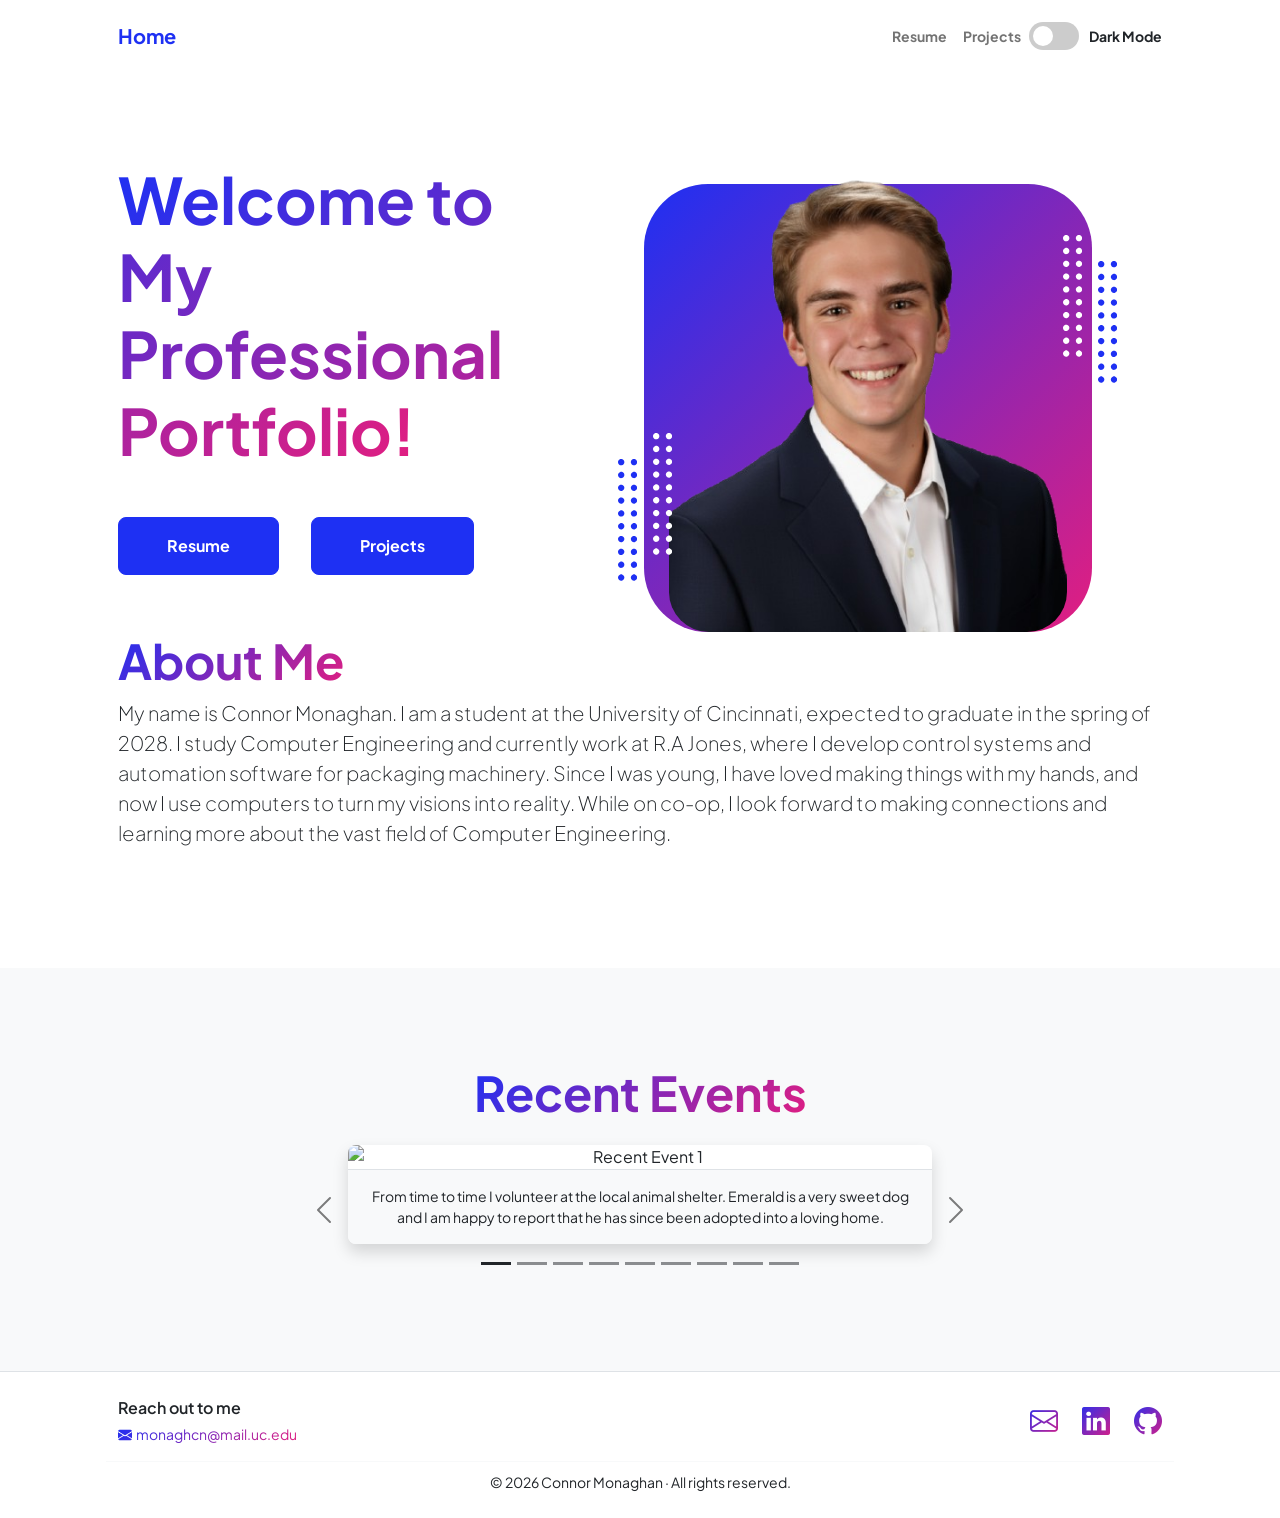
==== commit 2dc779a2: "More small changes" ====
--- a/index.html
+++ b/index.html
@@ -191,10 +191,11 @@
                         <h2 class="display-5 fw-bolder"><span class="text-gradient d-inline">About Me</span></h2>
                         <p class="lead fw-light mb-4">
                             My name is Connor Monaghan. I am a student at the University of Cincinnati, expected 
-                            to graduate in the spring of 2028. I study Computer Engineering  at R.A Jones. Since 
-                            I was young, I have loved making things with my hands, and now I use computers to turn 
-                            my visions into reality. While on co-op, I look forward to making connections and learning 
-                            more about the vast field of Computer Engineering.
+                            to graduate in the spring of 2028. I study Computer Engineering and currently work at R.A Jones, 
+                            where I develop control systems and automation software for packaging machinery. Since I was 
+                            young, I have loved making things with my hands, and now I use computers to turn my visions 
+                            into reality. While on co-op, I look forward to making connections and learning more about the 
+                            vast field of Computer Engineering.
                         </p>
                     </div>
                 </div>
